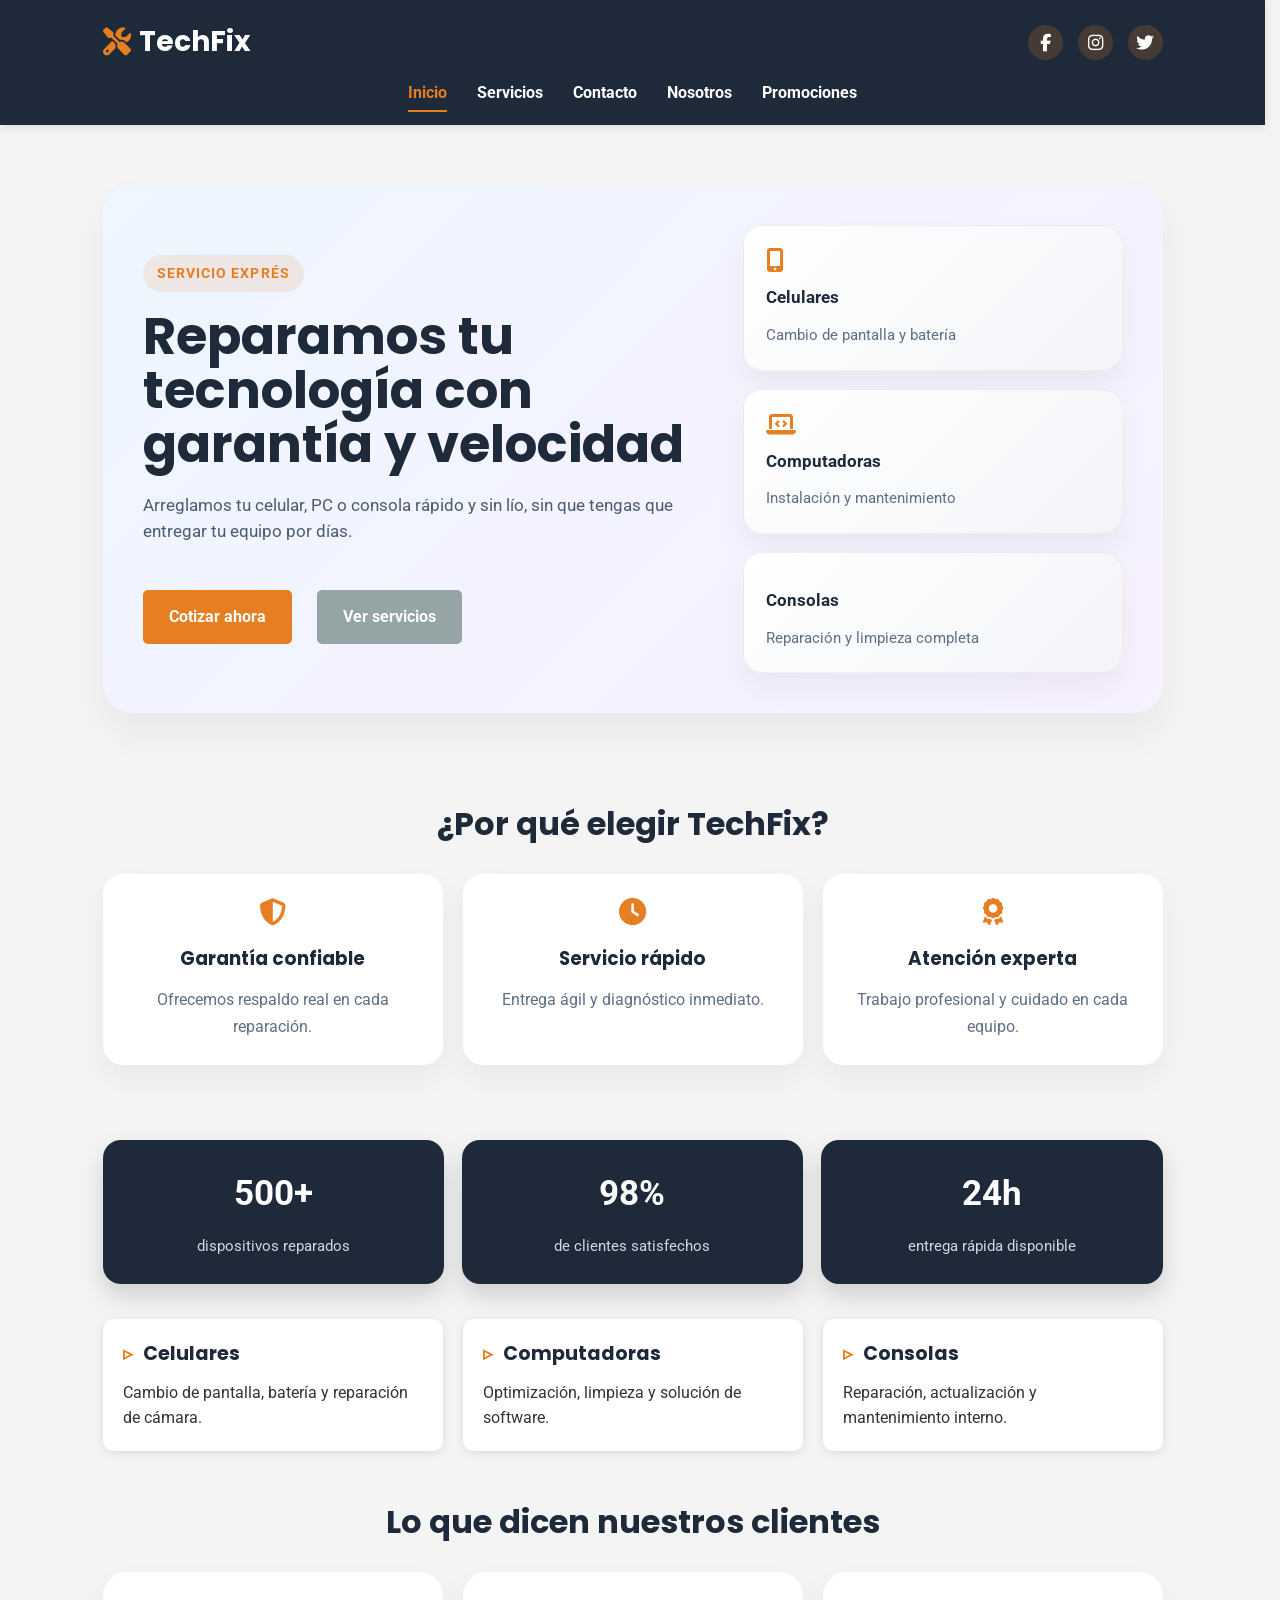
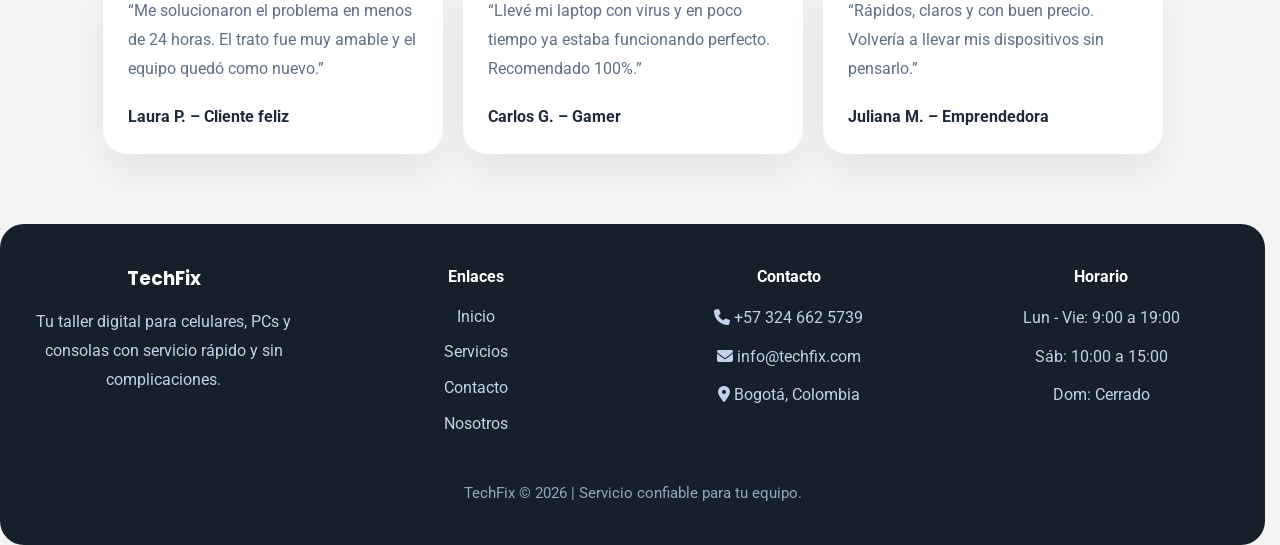
==== index.html @ fb5d55d8 "Aca Programacion web" ====
<!DOCTYPE html>
<html lang="es">
<head>
    <meta charset="UTF-8">
    <meta name="viewport" content="width=device-width, initial-scale=1.0">
    <title>TechFix | Inicio</title>
    <link rel="stylesheet" href="https://cdnjs.cloudflare.com/ajax/libs/font-awesome/6.4.0/css/all.min.css">
    <link rel="stylesheet" href="css/estilo.css">
</head>
<body>

<header>
   <div class="header-top">

    <div class="logo">
        <i class="fa-solid fa-screwdriver-wrench"></i>
        TechFix
    </div>

    <div class="social-links">

        <a href="#" aria-label="Facebook">
            <i class="fa-brands fa-facebook-f"></i>
        </a>

        <a href="#" aria-label="Instagram">
            <i class="fa-brands fa-instagram"></i>
        </a>

        <a href="#" aria-label="Twitter">
            <i class="fa-brands fa-twitter"></i>
        </a>

    </div>

</div>
    <nav>
        <ul>
            <li><a href="index.html">Inicio</a></li>
            <li><a href="servicios.html">Servicios</a></li>
            <li><a href="contacto.html">Contacto</a></li>
            <li><a href="nosotros.html">Nosotros</a></li>
            <li><a href="promociones.html">Promociones</a></li>
        </ul>
    </nav>
</header>

<main class="container">
    <section class="hero">
        <div class="hero-copy">
            <span class="hero-label">Servicio exprés</span>
            <h1>Reparamos tu tecnología con garantía y velocidad</h1>
            <p>Arreglamos tu celular, PC o consola rápido y sin lío, sin que tengas que entregar tu equipo por días.</p>
            <div class="hero-actions">
                <a href="contacto.html" class="btn">Cotizar ahora</a>
                <a href="servicios.html" class="btn btn-secondary">Ver servicios</a>
            </div>
        </div>
        <div class="hero-cards">
            <div class="hero-card">
                <i class="fa-solid fa-mobile-screen-button"></i>
                <strong>Celulares</strong>
                <span>Cambio de pantalla y batería</span>
            </div>
            <div class="hero-card">
                <i class="fa-solid fa-laptop-code"></i>
                <strong>Computadoras</strong>
                <span>Instalación y mantenimiento</span>
            </div>
            <div class="hero-card">
                <i class="fa-solid fa-gamepad-modern"></i>
                <strong>Consolas</strong>
                <span>Reparación y limpieza completa</span>
            </div>
        </div>
    </section>

    <section class="benefits">
        <h2>¿Por qué elegir TechFix?</h2>
        <div class="benefit-grid">
            <article class="benefit-item">
                <i class="fa-solid fa-shield-halved"></i>
                <h3>Garantía confiable</h3>
                <p>Ofrecemos respaldo real en cada reparación.</p>
            </article>
            <article class="benefit-item">
                <i class="fa-solid fa-clock"></i>
                <h3>Servicio rápido</h3>
                <p>Entrega ágil y diagnóstico inmediato.</p>
            </article>
            <article class="benefit-item">
                <i class="fa-solid fa-award"></i>
                <h3>Atención experta</h3>
                <p>Trabajo profesional y cuidado en cada equipo.</p>
            </article>
        </div>
    </section>

    <section class="stats">
        <div class="stat-card">
            <strong>500+</strong>
            <span>dispositivos reparados</span>
        </div>
        <div class="stat-card">
            <strong>98%</strong>
            <span>de clientes satisfechos</span>
        </div>
        <div class="stat-card">
            <strong>24h</strong>
            <span>entrega rápida disponible</span>
        </div>
    </section>

    <section class="cards">
        <div class="card">
            <h3>Celulares</h3>
            <p>Cambio de pantalla, batería y reparación de cámara.</p>
        </div>
        <div class="card">
            <h3>Computadoras</h3>
            <p>Optimización, limpieza y solución de software.</p>
        </div>
        <div class="card">
            <h3>Consolas</h3>
            <p>Reparación, actualización y mantenimiento interno.</p>
        </div>
    </section>

    <section class="testimonials">
        <h2>Lo que dicen nuestros clientes</h2>
        <div class="testimonial-grid">
            <article class="testimonial-card">
                <p>“Me solucionaron el problema en menos de 24 horas. El trato fue muy amable y el equipo quedó como nuevo.”</p>
                <div class="author">Laura P. – Cliente feliz</div>
            </article>
            <article class="testimonial-card">
                <p>“Llevé mi laptop con virus y en poco tiempo ya estaba funcionando perfecto. Recomendado 100%.”</p>
                <div class="author">Carlos G. – Gamer</div>
            </article>
            <article class="testimonial-card">
                <p>“Rápidos, claros y con buen precio. Volvería a llevar mis dispositivos sin pensarlo.”</p>
                <div class="author">Juliana M. – Emprendedora</div>
            </article>
        </div>
    </section>
</main>

<footer class="footer-grid">
    <div class="footer-box">
        <h3>TechFix</h3>
        <p>Tu taller digital para celulares, PCs y consolas con servicio rápido y sin complicaciones.</p>
    </div>
    <div class="footer-box">
        <h4>Enlaces</h4>
        <a href="index.html">Inicio</a>
        <a href="servicios.html">Servicios</a>
        <a href="contacto.html">Contacto</a>
        <a href="nosotros.html">Nosotros</a>
    </div>
    <div class="footer-box">
        <h4>Contacto</h4>
        <p><i class="fa-solid fa-phone"></i> +57 324 662 5739</p>
        <p><i class="fa-solid fa-envelope"></i> info@techfix.com</p>
        <p><i class="fa-solid fa-map-marker-alt"></i> Bogotá, Colombia</p>
    </div>
    <div class="footer-box">
        <h4>Horario</h4>
        <p>Lun - Vie: 9:00 a 19:00</p>
        <p>Sáb: 10:00 a 15:00</p>
        <p>Dom: Cerrado</p>
    </div>
    <div class="footer-copy">TechFix &copy; <span id="current-year"></span> | Servicio confiable para tu equipo.</div>
</footer>
<script src="js/script.js"></script>
</body>
</html>
---- css/estilo.css ----
@import url('https://fonts.googleapis.com/css2?family=Poppins:wght@700&family=Roboto:wght@400;700&display=swap');
@import url('base.css');
@import url('header.css');
@import url('components.css');
@import url('forms.css');
@import url('promo.css');
@import url('responsive.css');
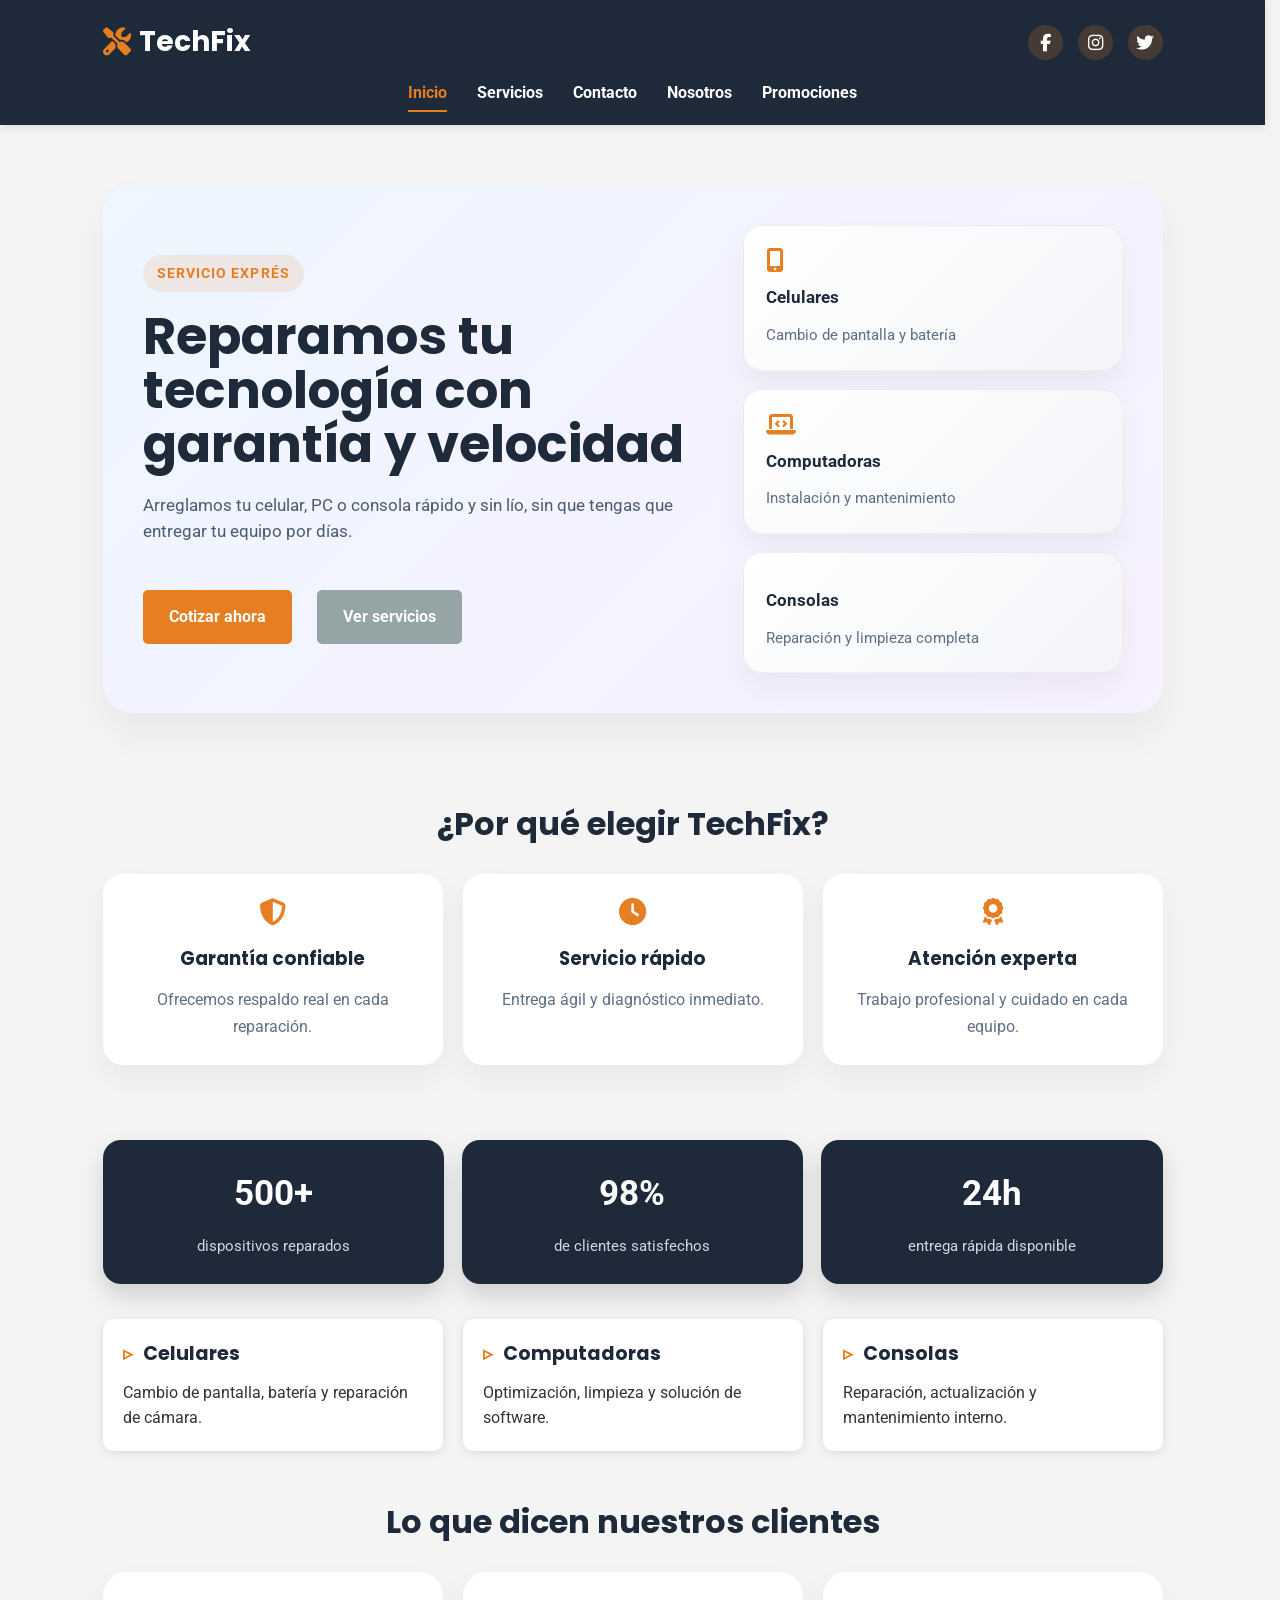
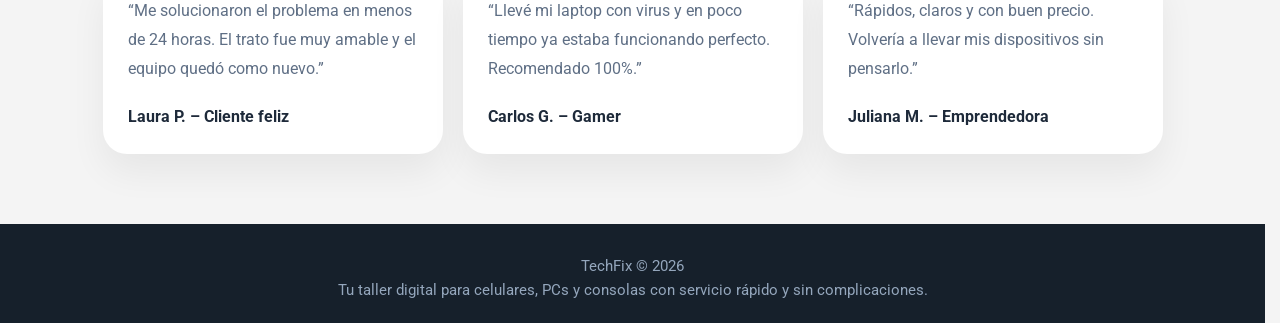
==== commit 51601ba7: "Cambiando footer" ====
--- a/index.html
+++ b/index.html
@@ -145,31 +145,10 @@
     </section>
 </main>
 
-<footer class="footer-grid">
-    <div class="footer-box">
-        <h3>TechFix</h3>
+<footer class="footer-grid">      
+    <div class="footer-copy">TechFix &copy; <span id="current-year"></span><br>
         <p>Tu taller digital para celulares, PCs y consolas con servicio rápido y sin complicaciones.</p>
     </div>
-    <div class="footer-box">
-        <h4>Enlaces</h4>
-        <a href="index.html">Inicio</a>
-        <a href="servicios.html">Servicios</a>
-        <a href="contacto.html">Contacto</a>
-        <a href="nosotros.html">Nosotros</a>
-    </div>
-    <div class="footer-box">
-        <h4>Contacto</h4>
-        <p><i class="fa-solid fa-phone"></i> +57 324 662 5739</p>
-        <p><i class="fa-solid fa-envelope"></i> info@techfix.com</p>
-        <p><i class="fa-solid fa-map-marker-alt"></i> Bogotá, Colombia</p>
-    </div>
-    <div class="footer-box">
-        <h4>Horario</h4>
-        <p>Lun - Vie: 9:00 a 19:00</p>
-        <p>Sáb: 10:00 a 15:00</p>
-        <p>Dom: Cerrado</p>
-    </div>
-    <div class="footer-copy">TechFix &copy; <span id="current-year"></span> | Servicio confiable para tu equipo.</div>
 </footer>
 <script src="js/script.js"></script>
 </body>
